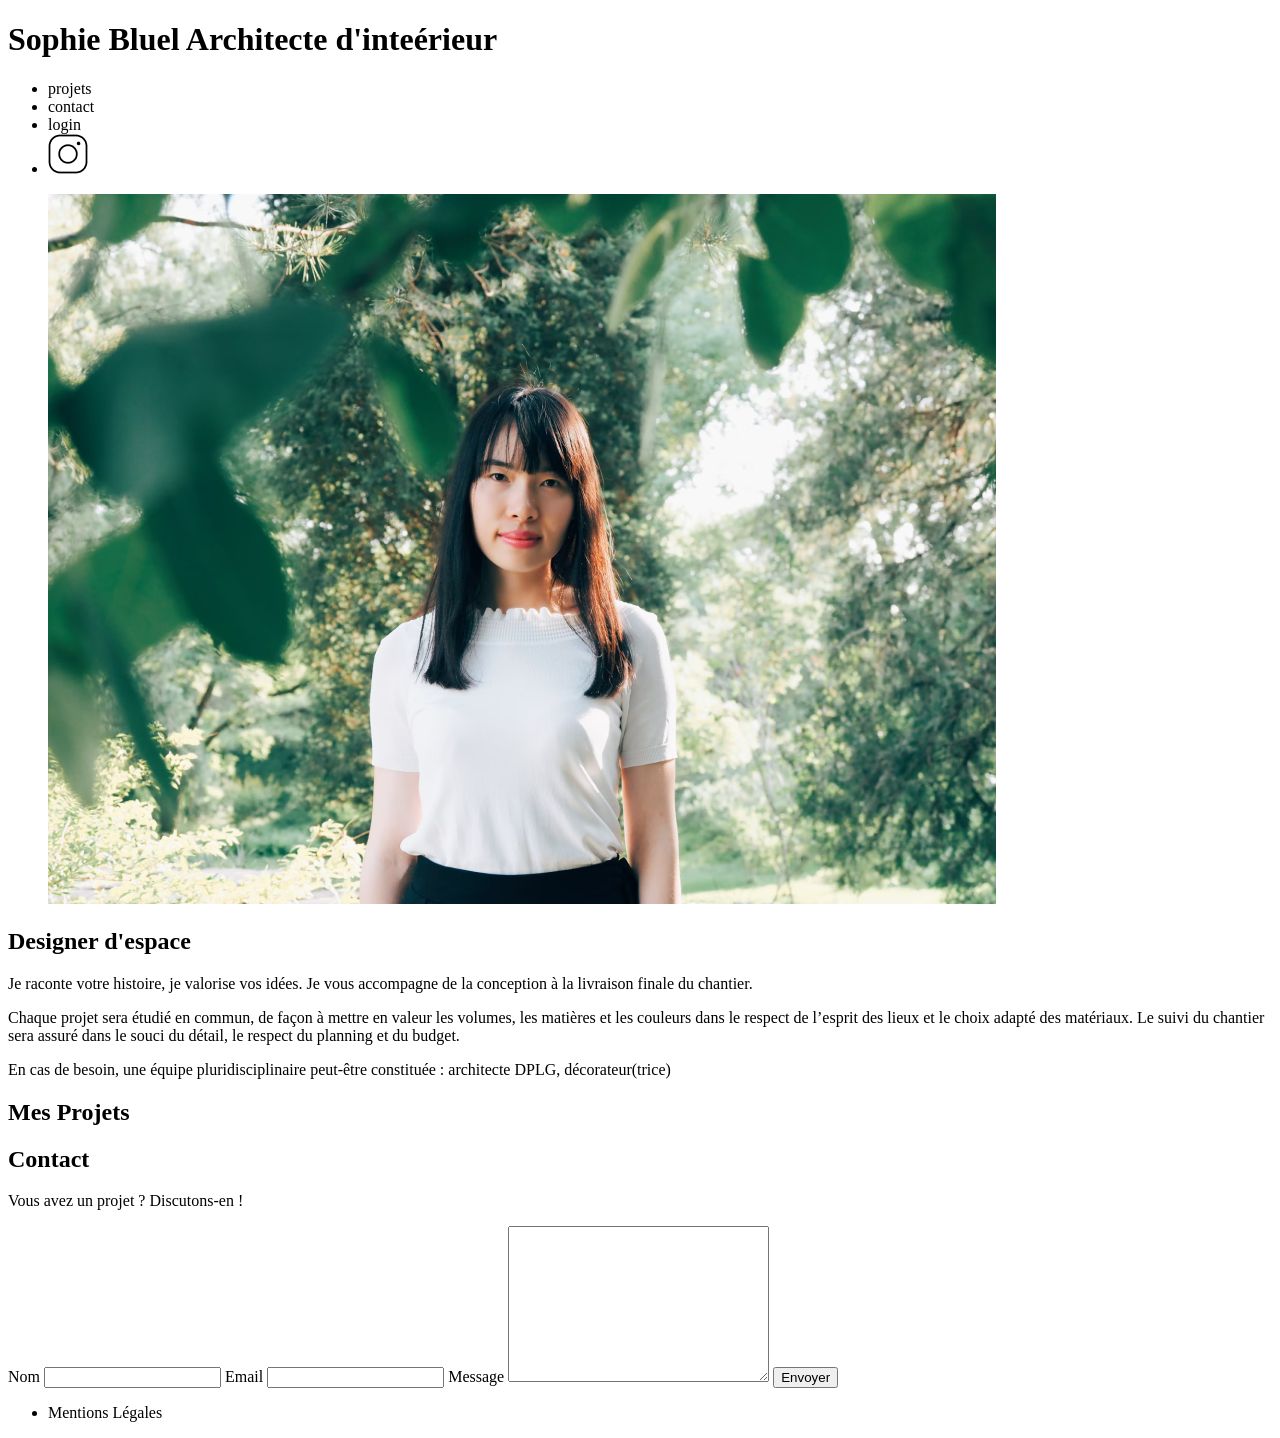
==== FrontEnd/index.html @ 59f88abc "[ADD] First commit" ====
<!DOCTYPE html>
<html lang="fr">

<head>
	<meta charset="UTF-8">
	<title>Sophie Bluel - Architecte d'intérieur</title>
	<meta name="viewport" content="width=device-width, initial-scale=1.0">
	<link rel="preconnect" href="https://fonts.googleapis.com">
	<link rel="preconnect" href="https://fonts.gstatic.com" crossorigin>
	<link href="https://fonts.googleapis.com/css2?family=Syne:wght@700;800&family=Work+Sans&display=swap"
		rel="stylesheet">
	<meta name="description" content="">
	<link rel="stylesheet" href="./assets/style.css">
	<script src="./assets/script.js" defer></script>
</head>

<body>
	<header>
		<h1>Sophie Bluel <span>Architecte d'inteérieur</span></h1>
		<nav>
			<ul>
				<li>projets</li>
				<li>contact</li>
				<li>login</li>
				<li><img src="./assets/icons/instagram.png" alt="Instagram"></li>
			</ul>
		</nav>
	</header>
	<main>
		<section id="introduction">
			<figure>
				<img src="./assets/images/sophie-bluel.png" alt="">
			</figure>
			<article>
				<h2>Designer d'espace</h2>
				<p>Je raconte votre histoire, je valorise vos idées. Je vous accompagne de la conception à la livraison
					finale du chantier.</p>
				<p>Chaque projet sera étudié en commun, de façon à mettre en valeur les volumes, les matières et les
					couleurs dans le respect de l’esprit des lieux et le choix adapté des matériaux. Le suivi du
					chantier sera assuré dans le souci du détail, le respect du planning et du budget.</p>
				<p>En cas de besoin, une équipe pluridisciplinaire peut-être constituée : architecte DPLG,
					décorateur(trice)</p>
			</article>
		</section>
		<section id="portfolio">
			<h2>Mes Projets</h2>
			<div class="gallery">
			</div>
		</section>
		<section id="contact">
			<h2>Contact</h2>
			<p>Vous avez un projet ? Discutons-en !</p>
			<form action="#" method="post">
				<label for="name">Nom</label>
				<input type="text" name="name" id="name">
				<label for="email">Email</label>
				<input type="email" name="email" id="email">
				<label for="message">Message</label>
				<textarea name="message" id="message" cols="30" rows="10"></textarea>
				<input type="submit" value="Envoyer">
			</form>
		</section>
	</main>

	<footer>
		<nav>
			<ul>
				<li>Mentions Légales</li>
			</ul>
		</nav>
	</footer>
</body>

</html>
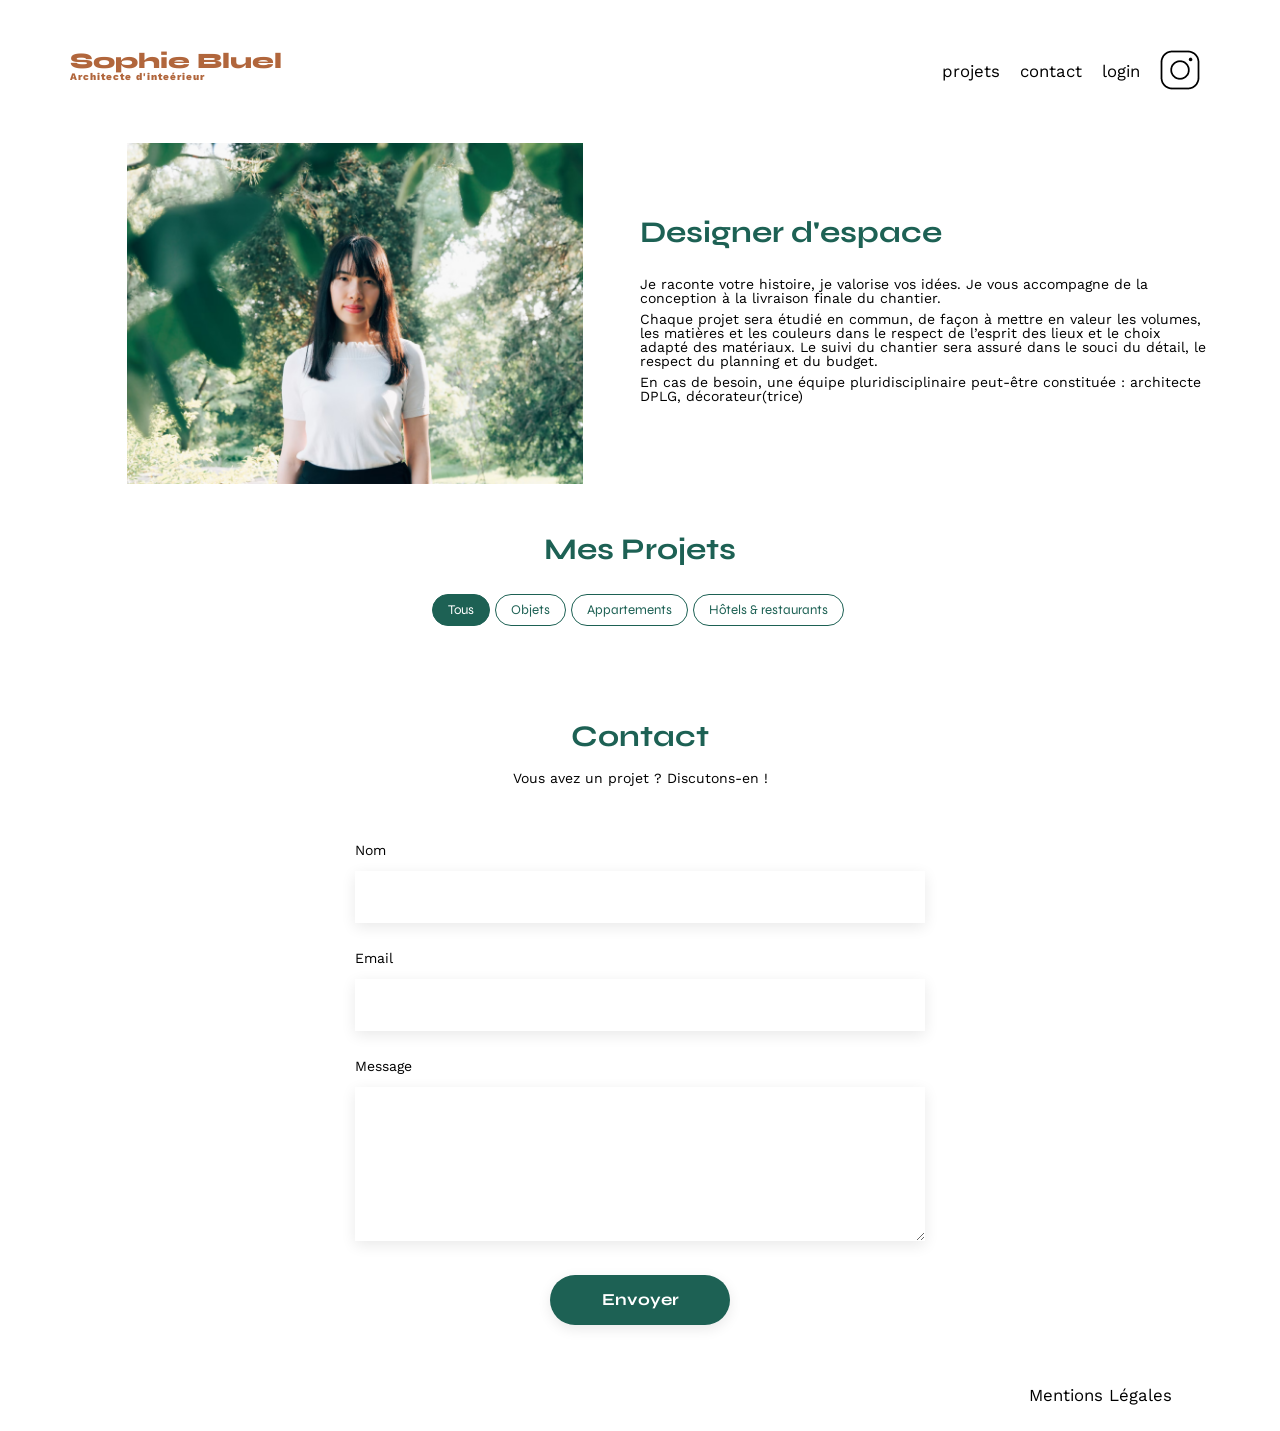
==== commit 196cee09: "[ADD] Filter buttons" ====
--- a/FrontEnd/index.html
+++ b/FrontEnd/index.html
@@ -44,6 +44,12 @@
 		</section>
 		<section id="portfolio">
 			<h2>Mes Projets</h2>
+			<div class="filter">
+				<button class="filter__btn">Tous</button>
+				<button class="filter__btn">Objets</button>
+				<button class="filter__btn">Appartements</button>
+				<button class="filter__btn">Hôtels & restaurants</button>
+			</div>
 			<div class="gallery">
 			</div>
 		</section>
--- a/FrontEnd/assets/style.css
+++ b/FrontEnd/assets/style.css
@@ -0,0 +1,214 @@
+/* http://meyerweb.com/eric/tools/css/reset/
+   v2.0 | 20110126
+   License: none (public domain)
+*/
+
+html, body, div, span, applet, object, iframe,
+h1, h2, h3, h4, h5, h6, p, blockquote, pre,
+a, abbr, acronym, address, big, cite, code,
+del, dfn, em, img, ins, kbd, q, s, samp,
+small, strike, strong, sub, sup, tt, var,
+b, u, i, center,
+dl, dt, dd, ol, ul, li,
+fieldset, form, label, legend,
+table, caption, tbody, tfoot, thead, tr, th, td,
+article, aside, canvas, details, embed,
+figure, figcaption, footer, header, hgroup,
+menu, nav, output, ruby, section, summary,
+time, mark, audio, video {
+	margin: 0;
+	padding: 0;
+	border: 0;
+	font-size: 100%;
+	font: inherit;
+	vertical-align: baseline;
+}
+/* HTML5 display-role reset for older browsers */
+article, aside, details, figcaption, figure,
+footer, header, hgroup, menu, nav, section {
+	display: block;
+}
+body {
+	line-height: 1;
+}
+ol, ul {
+	list-style: none;
+}
+blockquote, q {
+	quotes: none;
+}
+blockquote:before, blockquote:after,
+q:before, q:after {
+	content: '';
+	content: none;
+}
+table {
+	border-collapse: collapse;
+	border-spacing: 0;
+}
+/** end reset css**/
+body {
+	max-width: 1140px;
+	margin:auto;
+	font-family: 'Work Sans' ;
+	font-size: 14px;
+}
+header {
+	display: flex;
+	justify-content: space-between;
+	margin: 50px 0
+}
+section {
+	margin: 50px 0
+}
+
+h1{
+	display: flex;
+	flex-direction: column;
+	font-family: 'Syne';
+	font-size: 22px;
+	font-weight: 800;
+	color: #B1663C
+}
+
+h1 > span {
+	font-family: 'Work Sans';
+	font-size:10px;
+	letter-spacing: 0.1em;
+;
+}
+
+h2{
+	font-family: 'Syne';
+	font-weight: 700;
+	font-size: 30px;
+	color: #1D6154
+}
+nav ul {
+	display: flex;
+	align-items: center;
+	list-style-type: none;
+
+}
+nav li {
+	padding: 0 10px;
+	font-size: 1.2em;
+}
+
+li:hover {
+	color: #B1663C;
+}
+#introduction {
+	display: flex;
+	align-items: center;
+}
+#introduction figure {
+	flex: 1
+}
+#introduction img {
+	display: block;
+	margin: auto;
+	width: 80%;
+}
+
+#introduction article {
+	flex: 1
+}
+#introduction h2 {
+	margin-bottom: 1em;
+}
+
+#introduction p {
+	margin-bottom: 0.5em;
+}
+#portfolio h2 {
+	text-align: center;
+	margin-bottom: 1em;
+}
+
+.filter {
+	display: flex;
+	flex-direction: row;
+	justify-content: center;
+	margin-bottom: 45px;
+}
+
+.filter__btn {
+	font-family: 'Syne';
+	background-color: white;
+	padding: 7px 15px 7px 15px;
+	border-radius: 25px;
+	margin-right: 5px;
+	color: #1D6154;
+	border: #1D6154 1px solid;
+}
+
+.filter__btn--selected {
+	background-color: #1D6154;
+	color: white;
+}
+
+/**************************************/
+
+
+.gallery {
+	width: 100%;
+	display: grid;
+	grid-template-columns: 1fr 1fr 1fr;
+	grid-column-gap: 20px;
+	grid-row-gap: 20px;
+}
+
+.gallery img {
+	width: 100%;
+
+}
+#contact {
+	width: 50%;
+margin: auto;
+}
+#contact > * {
+	text-align: center;
+
+}
+#contact h2{
+	margin-bottom: 20px;
+}
+#contact form {
+	text-align: left;
+	margin-top:30px;
+	display: flex;
+	flex-direction: column;
+}
+
+#contact input {
+	height: 50px;
+	font-size: 1.2em;
+	border: none;
+	box-shadow: 0px 4px 14px rgba(0, 0, 0, 0.09);
+}
+#contact label {
+	margin: 2em 0 1em 0;
+}
+#contact textarea {
+	border: none;
+	box-shadow: 0px 4px 14px rgba(0, 0, 0, 0.09);
+}
+
+input[type="submit"]{
+	font-family: 'Syne';
+	font-weight: 700;
+	color: white;
+	background-color: #1D6154;
+	margin : 2em auto ;
+	width: 180px;
+	text-align: center;
+	border-radius: 60px ;
+}
+
+footer nav ul {
+	display: flex;
+	justify-content: flex-end;
+	margin: 2em
+}
+
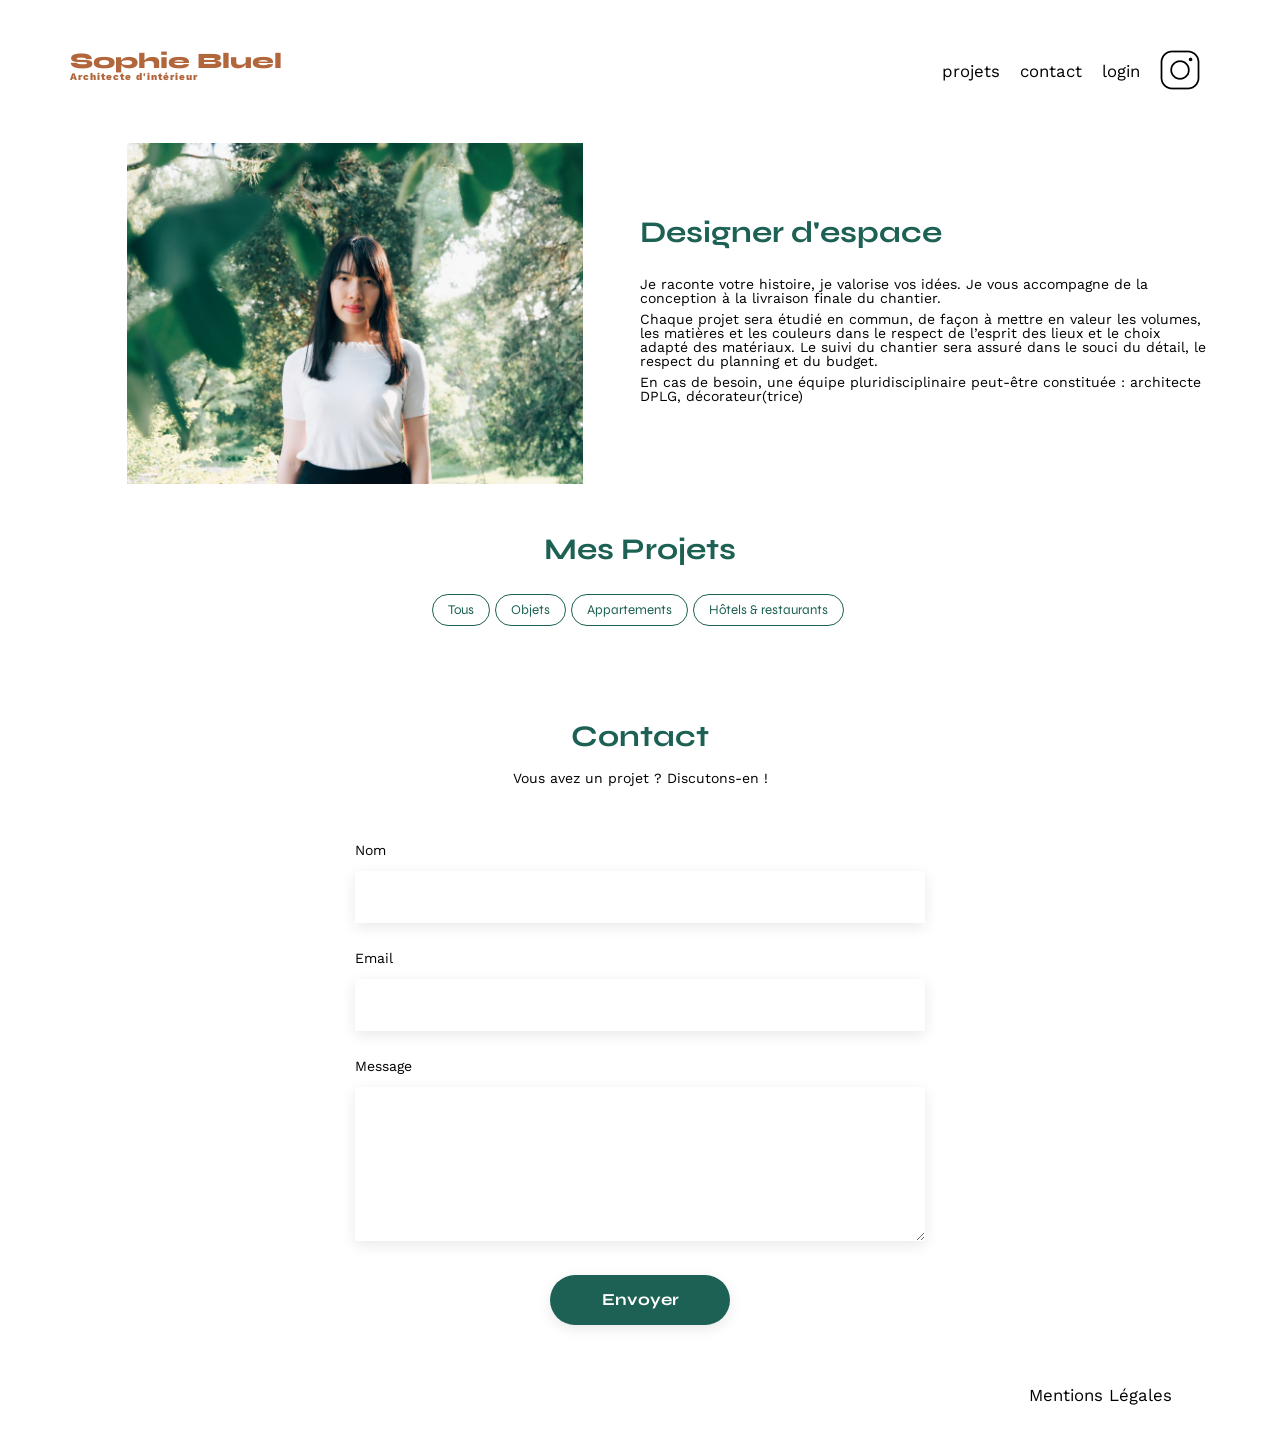
==== commit 62dec587: "[ADD] Login page" ====
--- a/FrontEnd/index.html
+++ b/FrontEnd/index.html
@@ -16,12 +16,12 @@
 
 <body>
 	<header>
-		<h1>Sophie Bluel <span>Architecte d'inteérieur</span></h1>
+		<h1>Sophie Bluel <span>Architecte d'intérieur</span></h1>
 		<nav>
 			<ul>
-				<li>projets</li>
+				<li><a href="./index.html">projets</a></li>
 				<li>contact</li>
-				<li>login</li>
+				<li><a href="./login.html">login</a></li>
 				<li><img src="./assets/icons/instagram.png" alt="Instagram"></li>
 			</ul>
 		</nav>
--- a/FrontEnd/assets/style.css
+++ b/FrontEnd/assets/style.css
@@ -94,8 +94,14 @@
 	padding: 0 10px;
 	font-size: 1.2em;
 }
-
+nav li a{
+	text-decoration: none;
+	color: black;
+}
 li:hover {
+	color: #B1663C;
+}
+li:hover a{
 	color: #B1663C;
 }
 #introduction {
@@ -206,9 +212,65 @@
 	border-radius: 60px ;
 }
 
+/***** LOG IN PAGE *****/
+.form {
+	display: flex;
+	align-items: center;
+	flex-direction: column;
+	margin-top: 120px;
+}
+.form #login__title {
+	font-size: 30px;
+	color: #1D6154;
+	font-weight: 700;
+	width: 100px;
+	height: 15px;
+	margin-bottom: 25px;
+}
+.form label {
+	display: flex;
+	margin-top: 30px;
+}
+.form input {
+	width: 379px;
+	height: 45px;
+	border: none;
+	box-shadow: rgba(0, 0, 0, 0.24)0px 3px 8px;
+	
+}
+.form .login__btn {
+	display: flex;
+	justify-content: center;
+	padding: 10px 40px 10px 40px;
+	border-radius: 25px;
+	border: none;
+	background-color: #1D6154;
+	color: white;
+	font-size: 14px;
+	font-family: 'Syne';
+	margin-top: 35px;
+	margin-bottom: 25px;
+	align-items: center;
+	width: 50%;
+	margin-left: 25%;
+}
+
+.form .forgot__password {
+	color: black;
+	font-family: 'work', sans-serif;
+	font-size: 14px;
+}
+
+/***** END LOG IN PAGE *****/
+.footer__login {
+	position: absolute;
+	bottom: 0;
+	width: 99%;
+	left: 0;
+}
 footer nav ul {
 	display: flex;
 	justify-content: flex-end;
-	margin: 2em
-}
-
+	margin: 2em;
+}
+
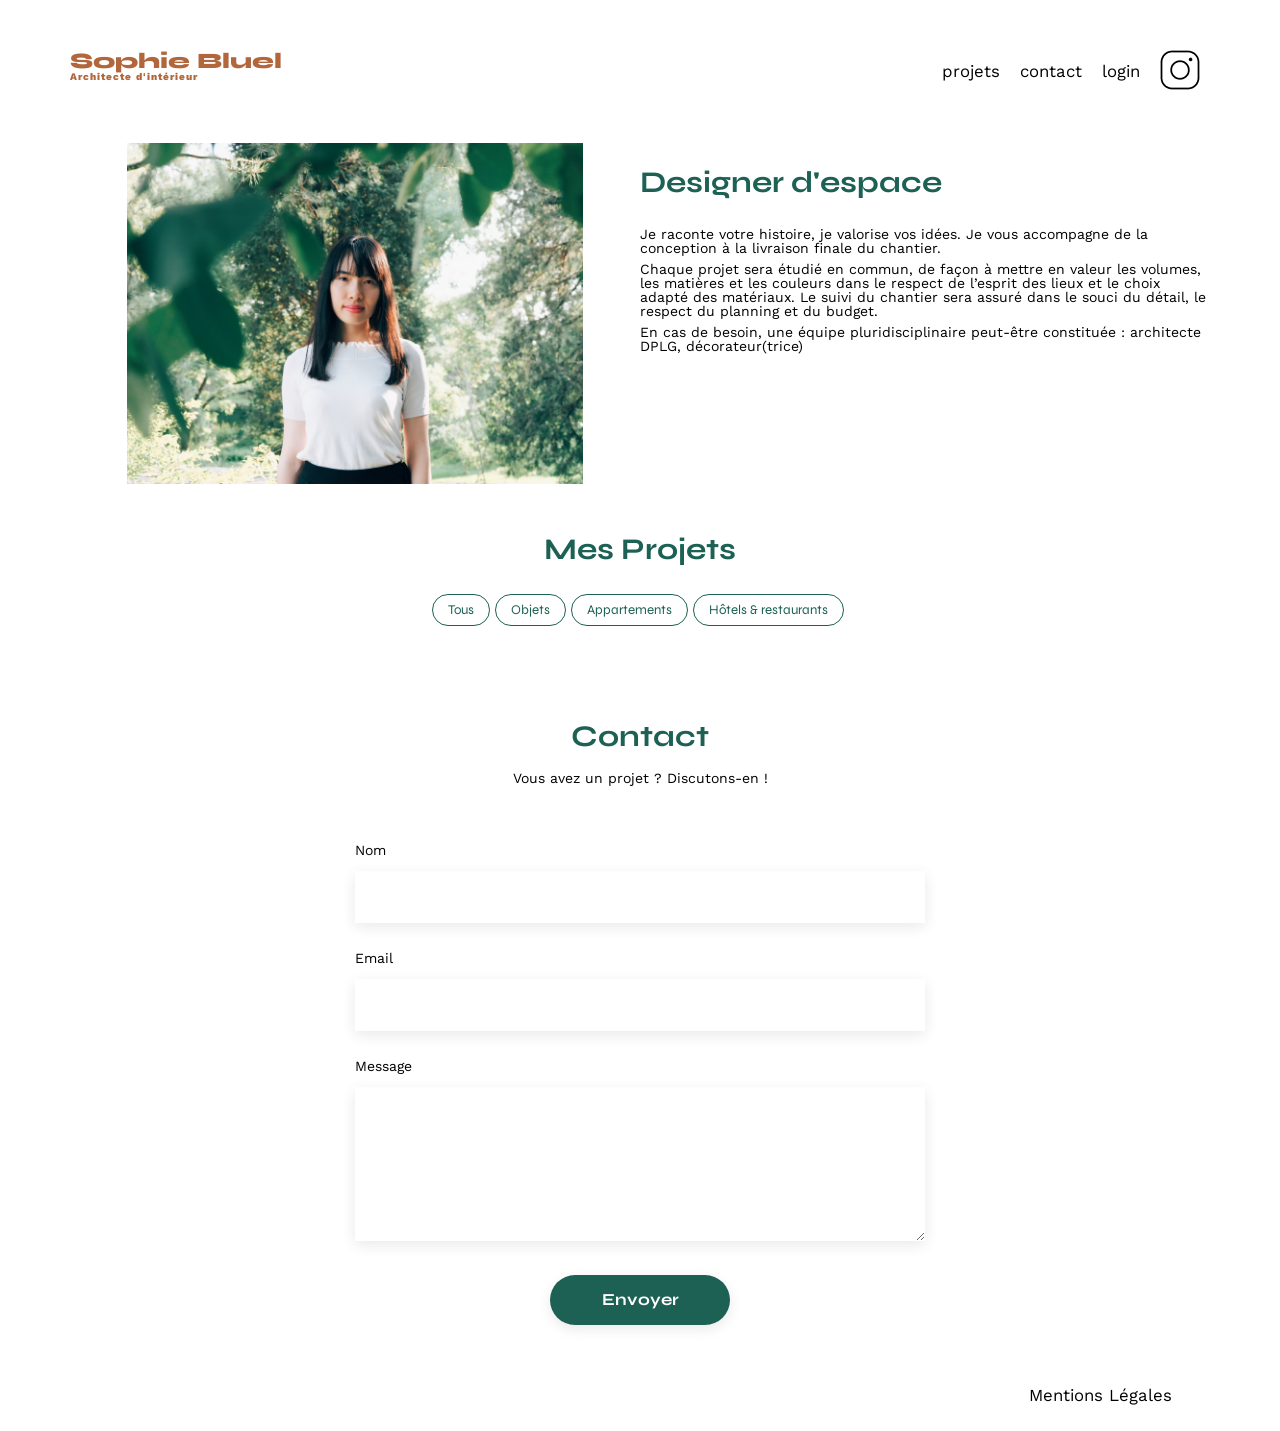
==== commit 091d1cfd: "[UPDATE] alt profile picture" ====
--- a/FrontEnd/index.html
+++ b/FrontEnd/index.html
@@ -9,9 +9,15 @@
 	<link rel="preconnect" href="https://fonts.gstatic.com" crossorigin>
 	<link href="https://fonts.googleapis.com/css2?family=Syne:wght@700;800&family=Work+Sans&display=swap"
 		rel="stylesheet">
+	<link rel="stylesheet" href="https://cdnjs.cloudflare.com/ajax/libs/font-awesome/6.2.1/css/all.min.css"
+		integrity="sha512-MV7K8+y+gLIBoVD59lQIYicR65iaqukzvf/nwasF0nqhPay5w/9lJmVM2hMDcnK1OnMGCdVK+iQrJ7lzPJQd1w=="
+		crossorigin="anonymous" referrerpolicy="no-referrer">
 	<meta name="description" content="">
 	<link rel="stylesheet" href="./assets/style.css">
-	<script src="./assets/script.js" defer></script>
+	<script src="./assets/js/works.js" defer></script>
+	<script type="module" src="./assets/js/modal.js" defer></script>
+	<script type="module" src="./assets/js/logout.js" defer></script>
+	<script type="module" src="./assets/js/functions.js" defer></script>
 </head>
 
 <body>
@@ -20,8 +26,8 @@
 		<nav>
 			<ul>
 				<li><a href="./index.html">projets</a></li>
-				<li>contact</li>
-				<li><a href="./login.html">login</a></li>
+				<li><a href="#contact">contact</a></li>
+				<li><a id="login__button" href="./login.html">login</a></li>
 				<li><img src="./assets/icons/instagram.png" alt="Instagram"></li>
 			</ul>
 		</nav>
@@ -29,7 +35,7 @@
 	<main>
 		<section id="introduction">
 			<figure>
-				<img src="./assets/images/sophie-bluel.png" alt="">
+				<img src="./assets/images/sophie-bluel.png" alt="Sophie Bluel architecte d'intérieur">
 			</figure>
 			<article>
 				<h2>Designer d'espace</h2>
--- a/FrontEnd/assets/style.css
+++ b/FrontEnd/assets/style.css
@@ -3,19 +3,87 @@
    License: none (public domain)
 */
 
-html, body, div, span, applet, object, iframe,
-h1, h2, h3, h4, h5, h6, p, blockquote, pre,
-a, abbr, acronym, address, big, cite, code,
-del, dfn, em, img, ins, kbd, q, s, samp,
-small, strike, strong, sub, sup, tt, var,
-b, u, i, center,
-dl, dt, dd, ol, ul, li,
-fieldset, form, label, legend,
-table, caption, tbody, tfoot, thead, tr, th, td,
-article, aside, canvas, details, embed,
-figure, figcaption, footer, header, hgroup,
-menu, nav, output, ruby, section, summary,
-time, mark, audio, video {
+html,
+body,
+div,
+span,
+applet,
+object,
+iframe,
+h1,
+h2,
+h3,
+h4,
+h5,
+h6,
+p,
+blockquote,
+pre,
+a,
+abbr,
+acronym,
+address,
+big,
+cite,
+code,
+del,
+dfn,
+em,
+img,
+ins,
+kbd,
+q,
+s,
+samp,
+small,
+strike,
+strong,
+sub,
+sup,
+tt,
+var,
+b,
+u,
+i,
+center,
+dl,
+dt,
+dd,
+ol,
+ul,
+li,
+fieldset,
+form,
+label,
+legend,
+table,
+caption,
+tbody,
+tfoot,
+thead,
+tr,
+th,
+td,
+article,
+aside,
+canvas,
+details,
+embed,
+figure,
+figcaption,
+footer,
+header,
+hgroup,
+menu,
+nav,
+output,
+ruby,
+section,
+summary,
+time,
+mark,
+audio,
+video {
 	margin: 0;
 	padding: 0;
 	border: 0;
@@ -23,46 +91,386 @@
 	font: inherit;
 	vertical-align: baseline;
 }
+
 /* HTML5 display-role reset for older browsers */
-article, aside, details, figcaption, figure,
-footer, header, hgroup, menu, nav, section {
+article,
+aside,
+details,
+figcaption,
+figure,
+footer,
+header,
+hgroup,
+menu,
+nav,
+section {
 	display: block;
 }
+
 body {
 	line-height: 1;
 }
-ol, ul {
+
+ol,
+ul {
 	list-style: none;
 }
-blockquote, q {
+
+blockquote,
+q {
 	quotes: none;
 }
-blockquote:before, blockquote:after,
-q:before, q:after {
+
+blockquote:before,
+blockquote:after,
+q:before,
+q:after {
 	content: '';
 	content: none;
 }
+
 table {
 	border-collapse: collapse;
 	border-spacing: 0;
 }
+
 /** end reset css**/
+.button {
+	display: flex;
+	justify-content: center;
+	padding: 8px 45px 8px 45px;
+	border-radius: 25px;
+	border: none;
+	background-color: #1D6154;
+	color: white;
+	font-size: 13px;
+	font-family: 'Syne';
+	align-items: center;
+}
+
+
 body {
 	max-width: 1140px;
-	margin:auto;
-	font-family: 'Work Sans' ;
+	margin: auto;
+	font-family: 'Work Sans';
 	font-size: 14px;
 }
+
+/********** MODAL **********/
+
+.modal__header{
+	position: fixed;
+	display: flex;
+	flex-direction: row;
+	justify-content: center;
+	align-items: center;
+	background-color: black;
+	width: 100%;
+	height: 55px;
+	z-index: 11;
+	top: 0;
+}
+
+.update__logo__header {
+	color: white;
+	font-size: 20px;
+}
+
+.header__update__text {
+	color: white;
+	font-size: 15px;
+}
+
+.header__update__button {
+	border: none;
+	background-color: white;
+	color: black;
+	border-radius: 25px;
+	padding: 10px 25px 10px 25px;
+	font-weight: 700;
+}
+
+.modal {
+	background-color: rgba(0, 0, 0, 0.4);
+	position: fixed;
+	top: 0;
+	left: 0;
+	width: 100%;
+	height: 100vh;
+	display: flex;
+	justify-content: center;
+	align-items: center;
+	z-index: 10;
+}
+
+.modal__content__delete {
+	border: green 2px solid;
+	background-color: white;
+	border-radius: 10px;
+	display: flex;
+	flex-direction: column;
+	align-items: center;
+	width: 50%;
+	height: 75vh;
+}
+
+.modal__close__logo {
+	margin-top: 20px;
+	position: relative;
+	font-size: 17px;
+	left: 43%;
+}
+
+.modal__close__logo:hover {
+	color: red;
+}
+
+.modal__close__txt {
+	font-size: 0px;
+}
+
+.modal__title {
+	font-size: 25px;
+	margin: 10px 0 30px 0;
+}
+
+/***** DELETE MODAL *****/
+
+.modal__selector {
+	width: 70%;
+	height: 40vh;
+	display: flex;
+	flex-direction: row;
+	flex-wrap: wrap;
+	align-items: start;
+	justify-content: flex-start;
+}
+
+.modal__item__container {
+	width: 18%;
+	height: 30%;
+	position: relative;
+	margin: 0 2px 0 4px;
+	top: 2px;
+}
+
+.move__logo__container {
+	position: absolute;
+	right: 23px;
+	top: 5px;
+}
+
+.move__logo {
+	display: flex;
+	justify-content: center;
+	align-items: center;
+	background-color: black;
+	width: 15px;
+	height: 15px;
+	color: white;
+	font-size: 10px;
+	font-weight: 900;
+}
+
+.trash__logo__container {
+	position: absolute;
+	right: 5px;
+	top: 5px;
+}
+
+.trash__logo {
+	display: flex;
+	justify-content: center;
+	align-items: center;
+	background-color: black;
+	width: 15px;
+	height: 15px;
+	color: white;
+	font-size: 10px;
+	font-weight: 900;
+}
+
+.trash__logo--selected {
+	background-color: red;
+}
+
+.modal__item {
+	width: 100%;
+	height: 90%;
+}
+
+.modal__item__txt {
+	background-color: white;
+	font-size: 11px;
+	height: 15px;
+}
+
+.modal__line {
+	border-bottom: #B3B3B3 1px solid;
+	width: 70%;
+	margin-top: 30px;
+}
+
+.modal__add__btn {
+	margin-top: 35px;
+}
+
+.modal__delete__btn {
+	margin-top: 25px;
+	border: none;
+	background-color: white;
+	color: #D65353;
+	font-family: 'Syne';
+	font-size: 12px;
+	font-weight: 100;
+}
+/***** END DELETE MODAL *****/
+
+/***** ADD MODAL *****/
+
+.modal__content__add {
+	background-color: white;
+	border-radius: 10px;
+	display: flex;
+	flex-direction: column;
+	align-items: center;
+	width: 50%;
+	height: 70vh;
+}
+
+.modal__arrow__logo {
+	margin-top: 25px;
+	position: relative;
+	font-size: 17px;
+	right: 43%;
+}
+
+.modal__add__close__logo {
+	margin-top: -15px;
+	position: relative;
+	font-size: 17px;
+	left: 43%;
+}
+
+.modal__form {
+	border: blue 2px solid;
+	width: 70%;
+	display: flex;
+	flex-direction: column;
+	align-items: center;
+	height: 55vh;
+
+}
+
+.modal__img__container {
+	border: red 2px solid;
+	border-radius: 4px;
+	background-color: #E8F1F6;
+	display: flex;
+	flex-direction: column;
+	align-items: center;
+	width: 100%;
+	height: 160px;
+}
+
+.modal__img__logo {
+	font-size: 40px;
+	margin-top: 25px;
+}
+
+.modal__img__add__label {
+	margin-top: 15px;
+
+	padding: 10px 25px 10px 25px ;
+	font-size: 12px;
+	background-color: #CBD6DC;
+	color: #306685;
+}
+
+#file__upload {
+	display: none;
+}
+
+.modal__img__txt {
+	margin-top: 10px;
+	font-size: 9px;
+}
+
+.img__hidden{
+	display: none;
+}
+
+#img__upload{
+	object-fit: fill;
+	width: 160px;
+	height: 160px;
+	position: absolute;
+
+}
+
+.modal__title__work {
+	margin-top: 25px;
+	margin-bottom: 10px;
+	font-size: 13px;
+	position: relative;
+	right: 45%;
+}
+
+#modal__title__input {
+	border: none;
+	background-color: white;
+	box-shadow: rgba(0, 0, 0, 0.15) 0px 3px 8px;
+	width: 99%;
+	height: 45px;
+}
+
+.modal__category__work {
+	margin-top: 25px;
+	margin-bottom: 10px;
+	font-size: 13px;
+	position: relative;
+	right: 40%;
+}
+
+#modal__category__select {
+	border: none;
+	background-color: white;
+	box-shadow: rgba(0, 0, 0, 0.15) 0px 3px 8px;
+	width: 100%;
+	height: 45px;
+}
+
+.modal__line__add {
+	border-bottom: #B3B3B3 1px solid;
+	width: 100%;
+	margin-top: 40px;
+}
+
+.modal__upload__btn {
+	margin-top: 30px;
+	width: 50%;
+	background-color: #A7A7A7;
+}
+
+.green {
+	background-color: #1D6154;
+}
+
+/***** END ADD MODAL *****/
+
+/***** END MODAL *****/
+
 header {
 	display: flex;
 	justify-content: space-between;
 	margin: 50px 0
 }
+
 section {
 	margin: 50px 0
 }
 
-h1{
+h1 {
 	display: flex;
 	flex-direction: column;
 	font-family: 'Syne';
@@ -71,46 +479,52 @@
 	color: #B1663C
 }
 
-h1 > span {
+h1>span {
 	font-family: 'Work Sans';
-	font-size:10px;
+	font-size: 10px;
 	letter-spacing: 0.1em;
-;
-}
-
-h2{
+}
+
+h2 {
 	font-family: 'Syne';
 	font-weight: 700;
 	font-size: 30px;
 	color: #1D6154
 }
+
 nav ul {
 	display: flex;
 	align-items: center;
 	list-style-type: none;
-
-}
+}
+
 nav li {
 	padding: 0 10px;
 	font-size: 1.2em;
 }
-nav li a{
+
+nav li a {
 	text-decoration: none;
 	color: black;
 }
+
 li:hover {
 	color: #B1663C;
 }
-li:hover a{
+
+li:hover a {
 	color: #B1663C;
 }
+
 #introduction {
 	display: flex;
 	align-items: center;
 }
+
 #introduction figure {
 	flex: 1
 }
+
 #introduction img {
 	display: block;
 	margin: auto;
@@ -120,6 +534,7 @@
 #introduction article {
 	flex: 1
 }
+
 #introduction h2 {
 	margin-bottom: 1em;
 }
@@ -127,10 +542,54 @@
 #introduction p {
 	margin-bottom: 0.5em;
 }
+
 #portfolio h2 {
 	text-align: center;
 	margin-bottom: 1em;
 }
+
+/***** UPDATE BUTTONS FOR ADMIN *****/
+
+.update__logo {
+	color: black;
+	font-weight: 100;
+}
+
+.first__update__logo {
+	position: relative;
+	left: 10%;
+}
+
+.first__update__logo + .update__button{
+	position: relative;
+	left: 10%;
+}
+
+.second__update__logo {
+	position: relative;
+	top: -70px;
+	margin-bottom: 50px;
+}
+
+article > h2 {
+	margin-top: -100px;
+
+}
+
+.third__update__logo {
+	margin-left: 30px;
+	font-size: 17px;
+}
+
+.update__button {
+	letter-spacing: .05rem;
+	cursor: pointer;
+	border: none;
+	background-color: white;
+	padding: 15px 15px 15px 8px;
+}
+
+/***** END UPDATE BUTTONS FOR ADMIN *****/
 
 .filter {
 	display: flex;
@@ -169,20 +628,24 @@
 	width: 100%;
 
 }
+
 #contact {
 	width: 50%;
-margin: auto;
-}
-#contact > * {
+	margin: auto;
+}
+
+#contact>* {
 	text-align: center;
 
 }
-#contact h2{
+
+#contact h2 {
 	margin-bottom: 20px;
 }
+
 #contact form {
 	text-align: left;
-	margin-top:30px;
+	margin-top: 30px;
 	display: flex;
 	flex-direction: column;
 }
@@ -193,33 +656,36 @@
 	border: none;
 	box-shadow: 0px 4px 14px rgba(0, 0, 0, 0.09);
 }
+
 #contact label {
 	margin: 2em 0 1em 0;
 }
+
 #contact textarea {
 	border: none;
 	box-shadow: 0px 4px 14px rgba(0, 0, 0, 0.09);
 }
 
-input[type="submit"]{
+input[type="submit"] {
 	font-family: 'Syne';
 	font-weight: 700;
 	color: white;
 	background-color: #1D6154;
-	margin : 2em auto ;
+	margin: 2em auto;
 	width: 180px;
 	text-align: center;
-	border-radius: 60px ;
+	border-radius: 60px;
 }
 
 /***** LOG IN PAGE *****/
-.form {
+.login {
 	display: flex;
 	align-items: center;
 	flex-direction: column;
 	margin-top: 120px;
 }
-.form #login__title {
+
+.login #login__title {
 	font-size: 30px;
 	color: #1D6154;
 	font-weight: 700;
@@ -227,35 +693,27 @@
 	height: 15px;
 	margin-bottom: 25px;
 }
-.form label {
+
+.login label {
 	display: flex;
 	margin-top: 30px;
 }
-.form input {
+
+.login input {
 	width: 379px;
 	height: 45px;
 	border: none;
 	box-shadow: rgba(0, 0, 0, 0.24)0px 3px 8px;
-	
-}
-.form .login__btn {
-	display: flex;
-	justify-content: center;
-	padding: 10px 40px 10px 40px;
-	border-radius: 25px;
-	border: none;
-	background-color: #1D6154;
-	color: white;
-	font-size: 14px;
-	font-family: 'Syne';
+}
+
+.login .login__btn {
 	margin-top: 35px;
 	margin-bottom: 25px;
-	align-items: center;
-	width: 50%;
 	margin-left: 25%;
-}
-
-.form .forgot__password {
+	padding: 10px 40px 10px 40px;
+}
+
+.login .forgot__password {
 	color: black;
 	font-family: 'work', sans-serif;
 	font-size: 14px;
@@ -265,12 +723,16 @@
 .footer__login {
 	position: absolute;
 	bottom: 0;
-	width: 99%;
+	width: 100%;
 	left: 0;
 }
+
 footer nav ul {
 	display: flex;
 	justify-content: flex-end;
 	margin: 2em;
 }
 
+.footer__login nav ul li {
+	margin-right: 10%;
+}
